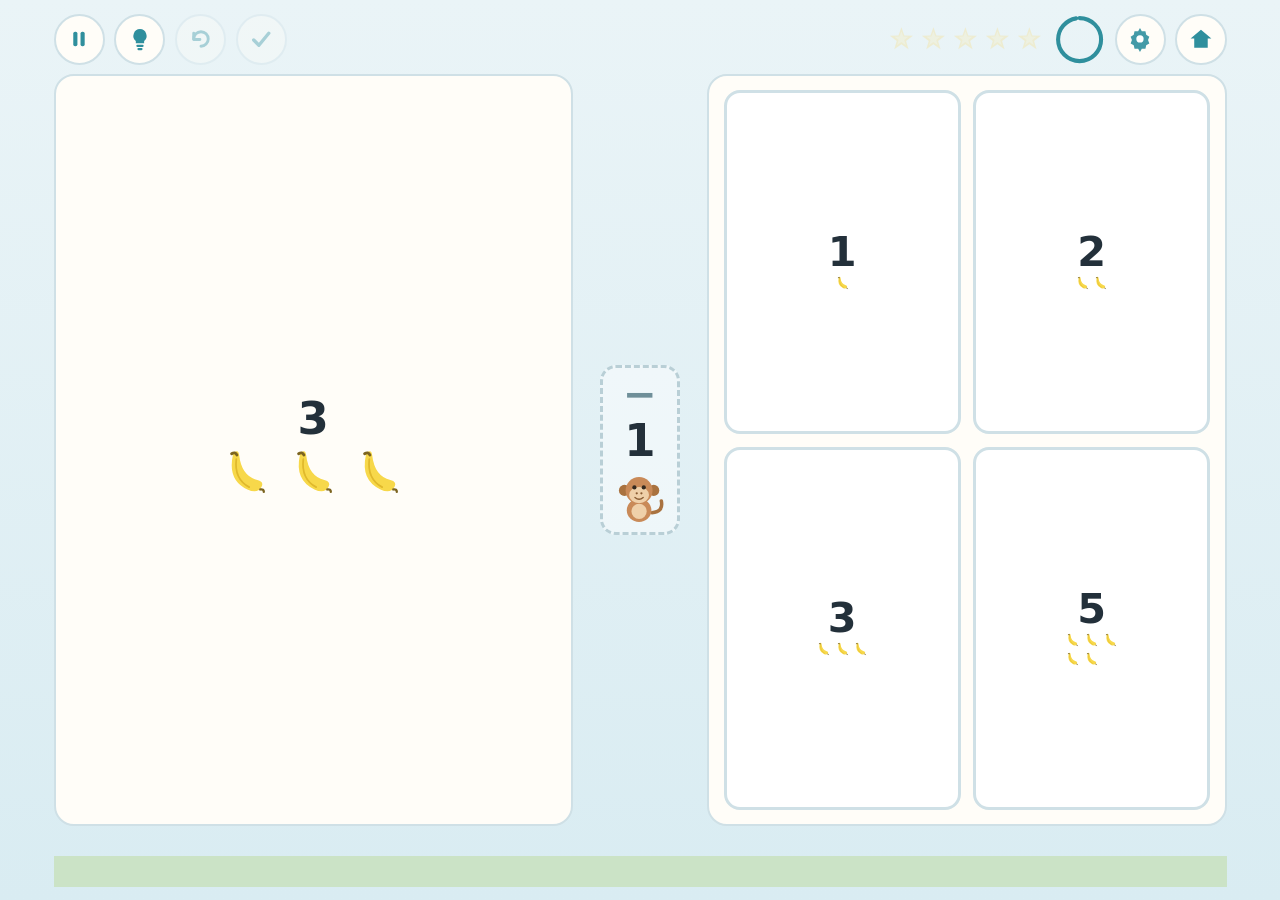
==== games/counting-pairs/index.html @ e3730295 "Add CuriousLab site with the Counting Pairs game Static site, no build step, ready for GitHub Pages." ====
<!DOCTYPE html>
<html lang="en">
<head>
<meta charset="utf-8">
<meta name="viewport" content="width=device-width, initial-scale=1, viewport-fit=cover, maximum-scale=1">
<title>Counting Pairs — CuriousLab</title>
<meta name="description" content="A text-free counting, addition and subtraction game for preschool children.">
<meta name="theme-color" content="#eaf4f7">
<link rel="icon" href="../../favicon.svg" type="image/svg+xml">
<link rel="stylesheet" href="game.css">
</head>
<body>
<main class="stage">
	<div class="hud"></div>
	<div class="board"></div>
	<div class="garden"></div>
</main>
<noscript>
	<p style="padding:1rem;font:16px system-ui">This game needs JavaScript enabled.</p>
</noscript>
<script type="module" src="main.js"></script>
</body>
</html>
---- games/counting-pairs/game.css ----
/* game.css — the child-facing play surface.
 *
 * No prose anywhere in the play area: numbers, symbols, objects and motion
 * only. Sizes scale from the viewport so a phone and a tablet both work.
 */

:root {
	--ink: #23303a;
	--sky: #eaf4f7;
	--sky-2: #d9ecf2;
	--panel: #fffdf8;
	--line: #cfe0e6;
	--ok: #3f9e6b;
	--warn: #e8a33d;
	--ring: #2f8f9d;
	--slot: #f0e9db;
	--r: 20px;
}

* { box-sizing: border-box; -webkit-tap-highlight-color: transparent; }

html, body { height: 100%; }

body {
	margin: 0;
	background: linear-gradient(180deg, var(--sky) 0%, var(--sky-2) 100%);
	color: var(--ink);
	font: 16px/1.4 system-ui, -apple-system, "Segoe UI", Roboto, sans-serif;
	overflow: hidden;
	touch-action: manipulation;
	user-select: none;
}

.stage {
	height: 100%;
	display: grid;
	grid-template-rows: auto 1fr auto;
	max-width: 1200px;
	margin: 0 auto;
	padding: clamp(.5rem, 1.5vh, 1rem);
	gap: clamp(.4rem, 1vh, .9rem);
}

/* ---------- HUD: icons and numbers only ---------- */

.hud { display: flex; align-items: center; gap: .6rem; }

.icon-btn {
	/* Floor is 2.75rem = 44px: the minimum comfortable tap target for small
	   fingers, which 6vh alone falls under in phone landscape. */
	width: clamp(2.75rem, 6vh, 3.2rem);
	height: clamp(2.75rem, 6vh, 3.2rem);
	flex: 0 0 auto;
	border: 2px solid var(--line);
	border-radius: 50%;
	background: var(--panel);
	color: var(--ring);
	display: grid;
	place-items: center;
	cursor: pointer;
	padding: 0;
	transition: transform .15s ease, background .15s ease;
}
.icon-btn svg { width: 55%; height: 55%; }
.icon-btn:hover { background: #fff; transform: scale(1.06); }
.icon-btn:active { transform: scale(.94); }
.icon-btn:focus-visible { outline: 3px solid var(--ring); outline-offset: 3px; }
.icon-btn[disabled] { opacity: .35; cursor: default; transform: none; }

.hud-spacer { flex: 1 1 auto; }

/* Streak stars: visual progress, no score text. */
.streak { display: flex; gap: .2rem; align-items: center; }
.streak svg { width: clamp(1.3rem, 3.2vh, 1.9rem); height: clamp(1.3rem, 3.2vh, 1.9rem); opacity: .22; transition: opacity .3s ease, transform .3s ease; }
.streak svg.lit { opacity: 1; transform: scale(1.12); }

/* Timer ring, wordless. */
.timer { width: clamp(2.75rem, 6vh, 3.2rem); height: clamp(2.75rem, 6vh, 3.2rem); transform: rotate(-90deg); }
.timer circle { fill: none; stroke-width: 8; stroke-linecap: round; }
.timer .track { stroke: #ffffff88; }
.timer .bar { stroke: var(--ring); transition: stroke .4s ease; }
.timer.low .bar { stroke: var(--warn); }

/* ---------- Board ---------- */

.board {
	display: grid;
	grid-template-columns: 1fr auto 1fr;
	align-items: center;
	gap: clamp(.4rem, 1.5vw, 1.25rem);
	min-height: 0;
}

.panel {
	background: var(--panel);
	border: 2px solid var(--line);
	border-radius: var(--r);
	padding: clamp(.5rem, 1.6vh, 1rem);
	height: 100%;
	min-height: 0;
	display: flex;
	flex-direction: column;
	align-items: center;
	justify-content: center;
	gap: clamp(.3rem, 1vh, .7rem);
	position: relative;
}

.action {
	display: flex;
	flex-direction: column;
	align-items: center;
	justify-content: center;
	gap: .4rem;
	color: #8fb2bc;
	min-width: clamp(3rem, 9vw, 6rem);
}
.action .arrow { width: clamp(2rem, 5vw, 3.4rem); height: clamp(2rem, 5vw, 3.4rem); }
.action .container-art { width: clamp(3.5rem, 11vw, 7rem); height: clamp(3.5rem, 11vw, 7rem); }

/* Object groups */

.group { display: flex; flex-direction: column; align-items: center; gap: .25rem; }

.objects {
	display: grid;
	justify-content: center;
	align-content: center;
	gap: var(--obj-gap, .5rem);
}
.objects.compact { --obj-gap: .12rem; }

.obj {
	width: var(--obj-size, clamp(2.2rem, 6.5vh, 4rem));
	height: var(--obj-size, clamp(2.2rem, 6.5vh, 4rem));
	transform-origin: 50% 50%;
}

/* Number label above a group. */
.count-label {
	font-size: clamp(1.6rem, 5vh, 2.9rem);
	font-weight: 700;
	line-height: 1;
	font-variant-numeric: tabular-nums;
	color: var(--ink);
}

.op-sign {
	font-size: clamp(1.6rem, 4.5vh, 2.6rem);
	font-weight: 700;
	color: #6f8f99;
	line-height: 1;
}

.sub-source { display: flex; align-items: center; gap: clamp(.3rem, 1.2vw, .8rem); flex-wrap: wrap; justify-content: center; }
.add-source { display: flex; align-items: center; gap: clamp(.3rem, 1.2vw, .8rem); flex-wrap: wrap; justify-content: center; }

/* The take-away tray for subtraction. */
.tray {
	border: 3px dashed #b9cfd6;
	border-radius: 16px;
	padding: .4rem .5rem;
	display: flex;
	flex-direction: column;
	align-items: center;
	gap: .2rem;
	background: #ffffff77;
}

/* ---------- Answer cards ---------- */

.choices {
	display: grid;
	grid-template-columns: repeat(2, minmax(0, 1fr));
	gap: clamp(.35rem, 1.4vh, .8rem);
	width: 100%;
	height: 100%;
	min-height: 0;
}

.choice {
	border: 3px solid var(--line);
	border-radius: 16px;
	background: #fff;
	cursor: pointer;
	display: flex;
	flex-direction: column;
	align-items: center;
	justify-content: center;
	gap: .1rem;
	padding: .35rem;
	min-height: 0;
	transition: transform .16s ease, border-color .16s ease, box-shadow .16s ease, opacity .3s ease;
	font: inherit;
	color: inherit;
}
.choice:hover:not([disabled]) { transform: translateY(-2px) scale(1.02); border-color: #9ec9d3; }
.choice:focus-visible { outline: 3px solid var(--ring); outline-offset: 2px; }

.choice .num {
	font-size: clamp(1.5rem, 4.6vh, 2.6rem);
	font-weight: 700;
	line-height: 1;
	font-variant-numeric: tabular-nums;
}
.choice .mini { display: grid; gap: .1rem; justify-content: center; }
.choice .mini svg { width: clamp(.7rem, 1.9vh, 1.15rem); height: clamp(.7rem, 1.9vh, 1.15rem); }

/* Selected state: outline + scale + movement, never colour alone. */
.choice.selected {
	border-color: var(--ring);
	border-width: 5px;
	transform: scale(1.06);
	box-shadow: 0 6px 18px rgba(47, 143, 157, .28);
	animation: breathe 1.6s ease-in-out infinite;
}
@keyframes breathe {
	50% { transform: scale(1.09); }
}

.choice.correct { border-color: var(--ok); box-shadow: 0 0 0 6px #3f9e6b33; }
.choice.dimmed { opacity: .25; }
.choice[disabled] { cursor: default; }

.choice.wobble { animation: wobble .5s ease; }
@keyframes wobble {
	0%, 100% { transform: translateX(0); }
	20% { transform: translateX(-9px) rotate(-2.5deg); }
	45% { transform: translateX(8px) rotate(2deg); }
	70% { transform: translateX(-5px) rotate(-1.2deg); }
}

/* ---------- Entrance ---------- */

.enter-left { animation: slideLeft var(--enter, .5s) cubic-bezier(.22,.9,.3,1.1) both; animation-delay: var(--d, 0s); }
.enter-right { animation: slideRight var(--enter, .5s) cubic-bezier(.22,.9,.3,1.1) both; animation-delay: var(--d, 0s); }
.enter-pop { animation: pop var(--enter, .45s) cubic-bezier(.2,1.3,.35,1) both; animation-delay: var(--d, 0s); }
.enter-fade { animation: fadeIn var(--enter, .4s) ease both; animation-delay: var(--d, 0s); }

@keyframes slideLeft { from { opacity: 0; transform: translateX(-46px) scale(.9); } }
@keyframes slideRight { from { opacity: 0; transform: translateX(46px) scale(.9); } }
@keyframes pop { from { opacity: 0; transform: scale(.55); } }
@keyframes fadeIn { from { opacity: 0; } }

/* ---------- Feedback ---------- */

.obj.counting { animation: countPulse .55s ease; }
@keyframes countPulse {
	40% { transform: scale(1.32) translateY(-8px); filter: drop-shadow(0 5px 8px rgba(0,0,0,.22)); }
}

.obj.leaving { animation: leaveFade .7s ease forwards; }
@keyframes leaveFade {
	to { opacity: .18; transform: scale(.72) translateY(10px); }
}

.obj.cheer { animation: cheer .6s ease; }
@keyframes cheer {
	30% { transform: translateY(-14px) rotate(-7deg) scale(1.08); }
	60% { transform: translateY(0) rotate(5deg) scale(1.04); }
}

.container-art.glow { animation: glowPulse .9s ease; }
@keyframes glowPulse {
	50% { filter: drop-shadow(0 0 16px #ffd44d) brightness(1.12); transform: scale(1.09); }
}

/* Flying sprite used by the success animation. */
.flyer { position: fixed; pointer-events: none; z-index: 40; will-change: transform; }

/* Equation, numbers and symbols only, shown after a correct answer. */
.equation {
	position: absolute;
	left: 50%;
	bottom: .35rem;
	transform: translateX(-50%);
	display: flex;
	gap: .3rem;
	align-items: center;
	font-size: clamp(1.2rem, 3.4vh, 2rem);
	font-weight: 700;
	font-variant-numeric: tabular-nums;
	color: var(--ok);
	background: #ffffffdd;
	border-radius: 99px;
	padding: .15rem .8rem;
	animation: pop .45s cubic-bezier(.2,1.3,.35,1) both;
	white-space: nowrap;
}

/* Hint line drawn between a source object and a card. */
.hint-svg { position: fixed; inset: 0; pointer-events: none; z-index: 30; }
.hint-svg line { stroke: var(--ring); stroke-width: 4; stroke-linecap: round; stroke-dasharray: 8 8; opacity: .75; }

/* ---------- Garden progress strip ---------- */

.garden {
	display: flex;
	align-items: flex-end;
	justify-content: center;
	gap: .1rem;
	height: clamp(2rem, 6vh, 3.2rem);
	background: linear-gradient(180deg, transparent 40%, #cbe3c6 40%);
	border-radius: var(--r) var(--r) 0 0;
	overflow: hidden;
	padding: 0 .5rem;
}
.garden svg { width: clamp(1.3rem, 4vh, 2.2rem); height: clamp(1.3rem, 4vh, 2.2rem); }
.garden svg.sprout { animation: pop .5s cubic-bezier(.2,1.4,.35,1) both; }

/* ---------- Overlays ---------- */

.overlay {
	position: fixed;
	inset: 0;
	background: #23303ac4;
	display: grid;
	place-items: center;
	z-index: 60;
	padding: 1rem;
}
.overlay[hidden] { display: none !important; }

.sheet {
	background: #fff;
	border-radius: 22px;
	padding: 1.25rem;
	max-width: 34rem;
	width: 100%;
	max-height: 85vh;
	overflow: auto;
}

/* The pause sheet stays wordless: one big resume button. */
.pause-sheet { display: grid; place-items: center; gap: 1rem; background: transparent; }
.pause-sheet .icon-btn { width: 6rem; height: 6rem; border-width: 4px; }

/* Parent/developer panel — the one place text is allowed. */
.parent h2 { margin: 0 0 .35rem; font-size: 1.15rem; }
.parent p { color: #5c6b77; font-size: .9rem; margin: 0 0 1rem; }
.parent table { width: 100%; border-collapse: collapse; font-size: .87rem; }
.parent th, .parent td { text-align: left; padding: .3rem .4rem; border-bottom: 1px solid #eee; }
.parent th { color: #5c6b77; font-weight: 600; }
.parent td.n { text-align: right; font-variant-numeric: tabular-nums; }
.parent .bar { height: 7px; border-radius: 4px; background: #eee; overflow: hidden; min-width: 60px; }
.parent .bar i { display: block; height: 100%; background: var(--ok); }
.parent .row { display: flex; justify-content: space-between; gap: 1rem; align-items: center; }
.parent .actions { display: flex; gap: .6rem; margin-top: 1.25rem; flex-wrap: wrap; }
.parent button.text-btn {
	font: inherit; font-size: .9rem; padding: .5rem .9rem; border-radius: 10px;
	border: 1px solid var(--line); background: #fff; cursor: pointer;
}
.parent button.text-btn.danger { color: #b42318; border-color: #f3c3bd; }
.parent .weak { color: #b42318; }

/* ---------- Narrow screens: stack the board ---------- */

@media (max-width: 720px), (orientation: portrait) {
	.board { grid-template-columns: 1fr; grid-template-rows: 1fr auto 1.1fr; }
	.action { flex-direction: row; min-width: 0; }
	.choices { grid-template-columns: repeat(4, minmax(0, 1fr)); }
	.choice .mini { display: none; }
}

@media (prefers-reduced-motion: reduce) {
	*, *::before, *::after { animation-duration: .01ms !important; animation-iteration-count: 1 !important; transition-duration: .01ms !important; }
}
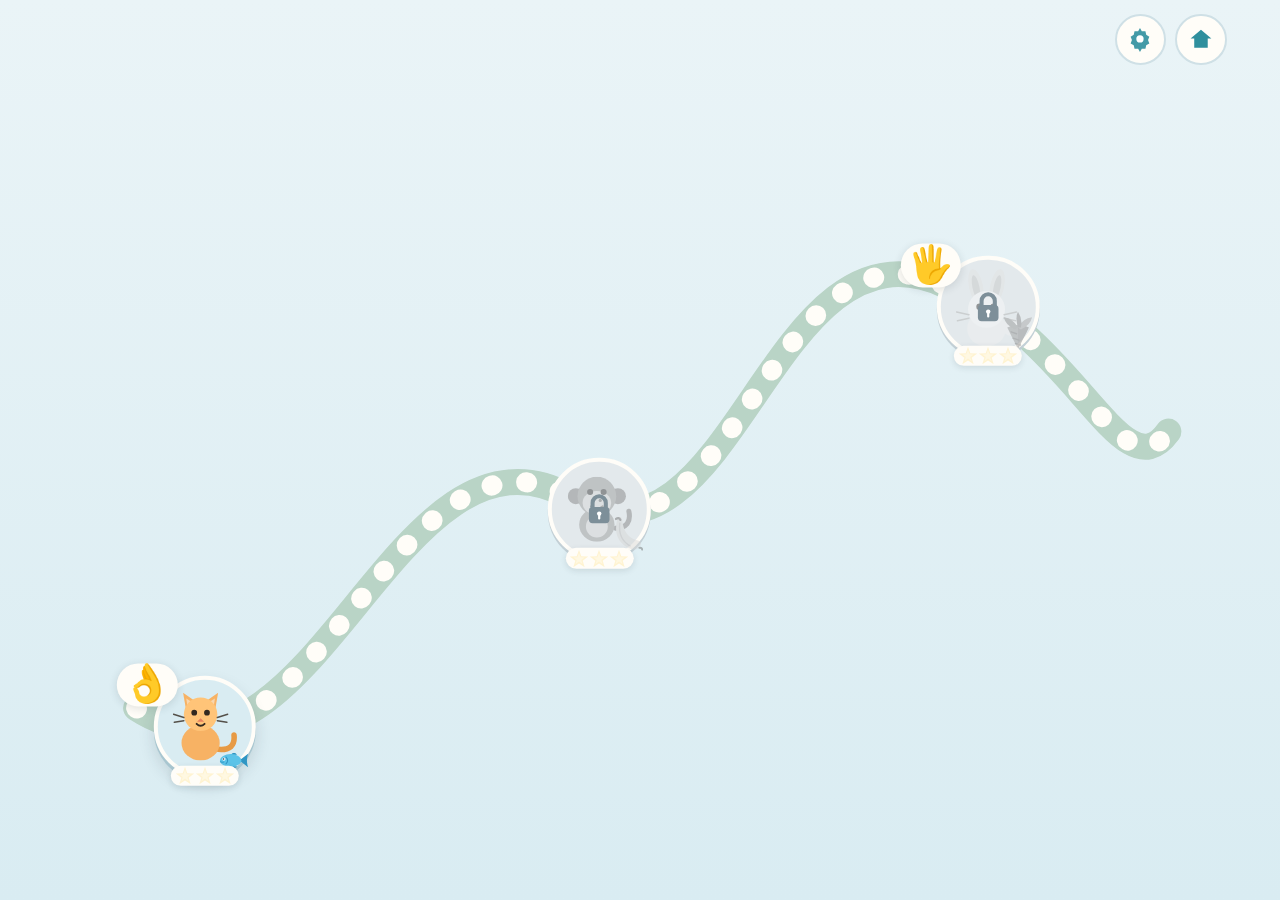
==== commit 5621922c: "Open the game on a map of levels instead of an endless stream" ====
--- a/games/counting-pairs/index.html
+++ b/games/counting-pairs/index.html
@@ -10,7 +10,15 @@
 <link rel="stylesheet" href="game.css">
 </head>
 <body>
-<main class="stage">
+<!-- Two views, swapped rather than navigated: the map and the board share a
+     document so a deep link, ?unlock and the loaded sprite sheet all survive
+     moving between them. `hidden` is in the static markup so the board never
+     flashes before main.js decides which view to show. -->
+<main class="stage map-view">
+	<div class="map-hud"></div>
+	<div class="map-host"></div>
+</main>
+<main class="stage play-view" hidden>
 	<div class="hud"></div>
 	<div class="board"></div>
 	<div class="garden"></div>
--- a/games/counting-pairs/game.css
+++ b/games/counting-pairs/game.css
@@ -15,18 +15,36 @@
 	--ring: #2f8f9d;
 	--slot: #f0e9db;
 	--r: 20px;
+
+	/* Object sizing, first paint only. board.js measures the real panel and both
+	   re-arranges the group and re-sizes the objects before anything is shown,
+	   so these values only have to be safe, not optimal: --panel-w stays a
+	   deliberately low estimate of the width a panel can give away, and
+	   --obj-ideal is the ceiling the measured pass may not exceed. Its floor is
+	   what matters in landscape, where 13vh is small but the panel is not. */
+	--obj-ideal: clamp(4rem, 14vh, 8.5rem);
+	--panel-w: calc((min(100vw, 1200px) - 15.5rem) / 2);
+	/* Addition shows two groups side by side with an operator between them, so
+	   each group can only claim a share of the panel. board.js sets --groups on
+	   the panel; --group-w resolves there so it picks that value up. The share
+	   is deliberately generous — fitPanel() measures the operator's real width
+	   and corrects downward, which a fixed reserve here cannot do. */
+	--groups: 1;
 }
 
 * { box-sizing: border-box; -webkit-tap-highlight-color: transparent; }
 
-html, body { height: 100%; }
+/* Overflow is clipped on the root, not just the body: the entrance animation
+   slides the panels in from +-46px, and a body-only rule leaves the document
+   itself scrollable for those few hundred milliseconds. A swipe landing in that
+   window would shift the whole board sideways. */
+html, body { height: 100%; overflow: hidden; }
 
 body {
 	margin: 0;
 	background: linear-gradient(180deg, var(--sky) 0%, var(--sky-2) 100%);
 	color: var(--ink);
 	font: 16px/1.4 system-ui, -apple-system, "Segoe UI", Roboto, sans-serif;
-	overflow: hidden;
 	touch-action: manipulation;
 	user-select: none;
 }
@@ -34,12 +52,15 @@
 .stage {
 	height: 100%;
 	display: grid;
-	grid-template-rows: auto 1fr auto;
 	max-width: 1200px;
 	margin: 0 auto;
 	padding: clamp(.5rem, 1.5vh, 1rem);
 	gap: clamp(.4rem, 1vh, .9rem);
 }
+/* HUD, board, garden. The map has its own two-row shape. */
+.play-view { grid-template-rows: auto 1fr auto; }
+.map-view { grid-template-rows: auto 1fr; }
+.stage[hidden] { display: none !important; }
 
 /* ---------- HUD: icons and numbers only ---------- */
 
@@ -71,7 +92,7 @@
 
 /* Streak stars: visual progress, no score text. */
 .streak { display: flex; gap: .2rem; align-items: center; }
-.streak svg { width: clamp(1.3rem, 3.2vh, 1.9rem); height: clamp(1.3rem, 3.2vh, 1.9rem); opacity: .22; transition: opacity .3s ease, transform .3s ease; }
+.streak svg { width: clamp(1.3rem, 3.2vh, 1.9rem); height: auto; opacity: .22; transition: opacity .3s ease, transform .3s ease; }
 .streak svg.lit { opacity: 1; transform: scale(1.12); }
 
 /* Timer ring, wordless. */
@@ -85,9 +106,9 @@
 
 .board {
 	display: grid;
-	grid-template-columns: 1fr auto 1fr;
+	grid-template-columns: minmax(0, 1fr) auto minmax(0, 1fr);
 	align-items: center;
-	gap: clamp(.4rem, 1.5vw, 1.25rem);
+	gap: clamp(.35rem, 1vw, .9rem);
 	min-height: 0;
 }
 
@@ -95,14 +116,18 @@
 	background: var(--panel);
 	border: 2px solid var(--line);
 	border-radius: var(--r);
-	padding: clamp(.5rem, 1.6vh, 1rem);
+	/* The objects are what this panel is for, so it keeps only enough padding to
+	   read as a panel. On a 390px phone this hands about 10px back to them. */
+	padding: clamp(.35rem, 1vh, .7rem);
+	--group-w: calc(var(--panel-w) / var(--groups));
 	height: 100%;
 	min-height: 0;
+	min-width: 0;
 	display: flex;
 	flex-direction: column;
 	align-items: center;
 	justify-content: center;
-	gap: clamp(.3rem, 1vh, .7rem);
+	gap: clamp(.25rem, .7vh, .5rem);
 	position: relative;
 }
 
@@ -113,26 +138,76 @@
 	justify-content: center;
 	gap: .4rem;
 	color: #8fb2bc;
-	min-width: clamp(3rem, 9vw, 6rem);
+	/* An arrow or a sign, nothing else: it only has to stay wide enough to read
+	   as a gap between the two panels. */
+	min-width: clamp(2.4rem, 6vw, 4rem);
 }
 .action .arrow { width: clamp(2rem, 5vw, 3.4rem); height: clamp(2rem, 5vw, 3.4rem); }
-.action .container-art { width: clamp(3.5rem, 11vw, 7rem); height: clamp(3.5rem, 11vw, 7rem); }
 
 /* Object groups */
 
 .group { display: flex; flex-direction: column; align-items: center; gap: .25rem; }
+
+.objects, .pair-grid {
+	/* First-paint guess only; fitPanel() measures and replaces it. */
+	--obj-size: min(
+		var(--obj-ideal),
+		calc((var(--group-w) - (var(--cols, 1) - 1) * .5rem) / var(--cols, 1))
+	);
+}
 
 .objects {
 	display: grid;
 	justify-content: center;
 	align-content: center;
-	gap: var(--obj-gap, .5rem);
-}
-.objects.compact { --obj-gap: .12rem; }
+	/* Spacing is a share of the object, not a fixed length: the objects range
+	   from about 40px to 130px depending on the screen and the count, and a gap
+	   that reads as separation at 40px disappears at 130px. Density is a
+	   difficulty knob, so it has to mean the same thing on every screen.
+	   The sprites are cropped to their own ink now, so this gap is the whole
+	   separation — there is no leftover margin inside the drawing. */
+	gap: var(--obj-gap, calc(var(--obj-size, 2.5rem) * .055));
+}
+.objects.compact { --obj-gap: calc(var(--obj-size, 2.5rem) * .018); }
+
+/* One figure and whatever it is holding.
+ *
+ * The cell rather than the figure, so the two are one thing: they scatter
+ * together, they scale together, and a reflow moves both. It is also what
+ * carries the compact scatter offset, which used to sit on the figure and so
+ * left a held object behind. */
+.perch {
+	position: relative;
+	display: grid;
+	place-items: center;
+	transform-origin: 50% 50%;
+}
+
+/* An object a figure has been given: low against the body, not over the face,
+   so it reads as being held rather than as covering the figure up. Placed in
+   percentages of the figure, so it stays put through any resize. */
+.perch > .held {
+	position: absolute;
+	left: 74%;
+	top: 80%;
+	translate: -50% -50%;
+	/* Half the figure, off the same variable and the same fallback the figure
+	   uses, so the two cannot disagree about how big "half" is. */
+	--held-w: calc(var(--obj-size, clamp(2.2rem, 6.5vh, 4rem)) * .5);
+	width: var(--held-w);
+	height: calc(var(--held-w) / var(--ar, 1));
+	pointer-events: none;
+}
+
+/* Measured, not yet arrived: the flight is aimed at this box. */
+.landing { visibility: hidden; }
 
 .obj {
 	width: var(--obj-size, clamp(2.2rem, 6.5vh, 4rem));
-	height: var(--obj-size, clamp(2.2rem, 6.5vh, 4rem));
+	/* --ar comes from the sprite itself: art.js crops each drawing's viewBox to
+	   its own ink, so the cell takes the drawing's shape instead of padding a
+	   fish out to a square and leaving 45% of the cell empty. */
+	height: calc(var(--obj-size, clamp(2.2rem, 6.5vh, 4rem)) / var(--ar, 1));
 	transform-origin: 50% 50%;
 }
 
@@ -152,19 +227,58 @@
 	line-height: 1;
 }
 
-.sub-source { display: flex; align-items: center; gap: clamp(.3rem, 1.2vw, .8rem); flex-wrap: wrap; justify-content: center; }
-.add-source { display: flex; align-items: center; gap: clamp(.3rem, 1.2vw, .8rem); flex-wrap: wrap; justify-content: center; }
-
-/* The take-away tray for subtraction. */
-.tray {
-	border: 3px dashed #b9cfd6;
-	border-radius: 16px;
-	padding: .4rem .5rem;
+/* The operator has to read as separating two groups, so its clearance does not
+   shrink as far as a general-purpose gap would. */
+.add-source { display: flex; align-items: center; gap: clamp(.55rem, 1.2vw, .8rem); justify-content: center; }
+
+/* Subtraction: one column per actor, each with a plate underneath. */
+.pair-grid {
+	display: grid;
+	justify-content: center;
+	align-content: center;
+	gap: var(--pair-gap, calc(var(--obj-size, 2.5rem) * .05));
+}
+.pair-grid.compact { --pair-gap: calc(var(--obj-size, 2.5rem) * .02); }
+
+.pair-col {
 	display: flex;
 	flex-direction: column;
 	align-items: center;
-	gap: .2rem;
-	background: #ffffff77;
+	gap: .1rem;
+}
+
+/* An empty plate is the thing being counted, so it has to read as a gap. */
+.slot {
+	--slot-fit: min(var(--obj-size, 2.2rem), clamp(1.9rem, 8vh, 4.6rem));
+	width: var(--slot-size, var(--slot-fit));
+	height: var(--slot-size, var(--slot-fit));
+	border-radius: 50%;
+	display: grid;
+	place-items: center;
+	transition: background .3s ease, border-color .3s ease;
+}
+.slot.empty {
+	border: 3px dashed #a8c6d0;
+	background: #ffffff55;
+}
+.slot.filled {
+	border: 3px solid transparent;
+	background: transparent;
+}
+/* Sized from the sprite's own proportions rather than stretched to the plate,
+   so it is exactly the box the flight was aimed at and the landing does not
+   change size in the frame it hands over. */
+.slot .slot-obj {
+	width: 86%;
+	height: calc(86% / var(--ar, 1));
+}
+.slot.just-filled { animation: pop .4s cubic-bezier(.2,1.4,.35,1) both; }
+
+/* The centre for subtraction: the sign and how many are already paired. */
+.have {
+	display: flex;
+	align-items: center;
+	gap: .25rem;
 }
 
 /* ---------- Answer cards ---------- */
@@ -190,6 +304,10 @@
 	gap: .1rem;
 	padding: .35rem;
 	min-height: 0;
+	/* Selection thickens the border, which takes 2px off the content box on each
+	   side. The preview was sized against the unselected card, so keep the extra
+	   inside rather than letting it spill past the rounded corner. */
+	overflow: hidden;
 	transition: transform .16s ease, border-color .16s ease, box-shadow .16s ease, opacity .3s ease;
 	font: inherit;
 	color: inherit;
@@ -203,8 +321,15 @@
 	line-height: 1;
 	font-variant-numeric: tabular-nums;
 }
-.choice .mini { display: grid; gap: .1rem; justify-content: center; }
-.choice .mini svg { width: clamp(.7rem, 1.9vh, 1.15rem); height: clamp(.7rem, 1.9vh, 1.15rem); }
+.choice .mini { display: grid; gap: .1rem; justify-items: center; width: 100%; }
+/* 1fr tracks against the card's own width, so previews shrink to fit instead of
+   pushing the card wider. board.js sets --mini-size from the card it measured;
+   the fallback only has to survive the first paint. */
+.choice .mini svg {
+	width: var(--mini-size, clamp(.85rem, 2.4vh, 1.5rem));
+	height: calc(var(--mini-size, clamp(.85rem, 2.4vh, 1.5rem)) / var(--ar, 1));
+	max-width: 100%;
+}
 
 /* Selected state: outline + scale + movement, never colour alone. */
 .choice.selected {
@@ -244,29 +369,195 @@
 
 /* ---------- Feedback ---------- */
 
-.obj.counting { animation: countPulse .55s ease; }
+.obj.counting, .slot.counting { animation: countPulse .55s ease; }
+.slot.empty.counting { border-color: var(--ring); background: #2f8f9d22; }
 @keyframes countPulse {
 	40% { transform: scale(1.32) translateY(-8px); filter: drop-shadow(0 5px 8px rgba(0,0,0,.22)); }
 }
 
-.obj.leaving { animation: leaveFade .7s ease forwards; }
-@keyframes leaveFade {
-	to { opacity: .18; transform: scale(.72) translateY(10px); }
-}
-
-.obj.cheer { animation: cheer .6s ease; }
+/* Celebration and disappointment animate translate/rotate/scale rather than
+   `transform`. A compact group gives every cell its own inline transform for
+   the scatter; setting `transform` here would drop it for the length of the
+   animation and snap the cell back into the grid afterwards. The individual
+   properties compose with what is already there instead.
+
+   The class goes on the cell — the perch, or the whole subtraction column — so
+   a figure and the object it was just given bounce on the same beat. */
+.cheer { animation: cheer .62s ease; }
 @keyframes cheer {
-	30% { transform: translateY(-14px) rotate(-7deg) scale(1.08); }
-	60% { transform: translateY(0) rotate(5deg) scale(1.04); }
-}
-
-.container-art.glow { animation: glowPulse .9s ease; }
-@keyframes glowPulse {
-	50% { filter: drop-shadow(0 0 16px #ffd44d) brightness(1.12); transform: scale(1.09); }
-}
-
-/* Flying sprite used by the success animation. */
+	30% { translate: 0 -15%; rotate: -8deg; scale: 1.1; }
+	55% { translate: 0 -2%; rotate: 6deg; scale: 1.04; }
+	78% { translate: 0 -8%; rotate: -3deg; scale: 1.06; }
+}
+
+/* Dimmed and sunk: a figure that was not given one.
+ *
+ * This is only the body — it sinks a little and the colour goes out of it. The
+ * reaction itself is the figure's own parts, further down: ears flattening, a
+ * tail dropping, a lamp going dark. So the body deliberately does very little.
+ * It used to turn away as well, flattening the whole sprite edge-on with
+ * `rotate: y`, and that was the whole gesture when there was nothing else — but
+ * a drawing seen edge-on hides the very ears and tail now doing the work.
+ *
+ * The pose is held for most of the animation rather than passed through, so it
+ * reads as a reaction and not a twitch. It ends where it started: nothing was
+ * decided yet, and the child has another count coming. */
+.obj.let-down { animation: letDown .72s ease both; }
+@keyframes letDown {
+	30% { scale: .94; translate: 0 5%; filter: grayscale(.6) brightness(.85); }
+	78% { scale: .94; translate: 0 5%; filter: grayscale(.6) brightness(.85); }
+	100% { scale: 1; translate: 0 0; filter: none; }
+}
+
+/* Flying sprite: an object on its way from the card to a figure. */
 .flyer { position: fixed; pointer-events: none; z-index: 40; will-change: transform; }
+
+/* ---------- Each figure's own reaction ---------- */
+
+/* A figure's own parts carry the reaction: a tail, an ear, a face. The parts
+ * live inside a <symbol> reached through <use>, and no rule here can select
+ * them — but a custom property inherits across that boundary, and each part
+ * reads one. So the animations below never mention a shape. They animate the
+ * properties, and the drawing moves.
+ *
+ * Registering them is what makes them animate at all: an unregistered custom
+ * property has no type, so it jumps from keyframe to keyframe instead of
+ * sweeping through the values between.
+ *
+ * The convention across every drawing: positive --ear and --tail mean perked
+ * and raised, negative mean drooped. Each symbol absorbs its own geometry's
+ * sign, so a keyframe reads the same whichever animal it lands on. */
+@property --ear { syntax: '<angle>'; inherits: true; initial-value: 0deg; }
+@property --tail { syntax: '<angle>'; inherits: true; initial-value: 0deg; }
+@property --wing { syntax: '<angle>'; inherits: true; initial-value: 0deg; }
+@property --tilt { syntax: '<angle>'; inherits: true; initial-value: 0deg; }
+@property --joy { syntax: '<number>'; inherits: true; initial-value: 0; }
+@property --mouth { syntax: '<number>'; inherits: true; initial-value: 1; }
+@property --tongue { syntax: '<number>'; inherits: true; initial-value: 0; }
+@property --beak { syntax: '<number>'; inherits: true; initial-value: 0; }
+@property --glow { syntax: '<number>'; inherits: true; initial-value: 0; }
+@property --dim { syntax: '<number>'; inherits: true; initial-value: 0; }
+
+/* A gesture can carry a tail or an ear past the edge of the box the sprite was
+   cropped to. The crop is measured at rest, so without this the raised end of
+   a wagging tail is clipped off; overflow costs nothing in layout. */
+.sprite { overflow: visible; }
+
+/* Delight, per figure. The body's bounce is on the cell (.cheer above); these
+   are the parts, on the figure itself, so the two compose instead of fighting
+   over one property. */
+.rejoice { animation-duration: .62s; animation-timing-function: ease; animation-fill-mode: both; }
+
+/* A cat's tail is the whole tell: it swings up and keeps flicking. */
+.s-cat.rejoice { animation-name: catJoy; }
+@keyframes catJoy {
+	0% { --tail: 0deg; --ear: 0deg; --joy: 0; --mouth: 1; }
+	30% { --tail: 34deg; --ear: 10deg; --joy: 1; --mouth: 2.1; }
+	55% { --tail: 8deg; --ear: 7deg; --joy: 1; --mouth: 2.1; }
+	80% { --tail: 30deg; --ear: 10deg; --joy: 1; --mouth: 2.1; }
+	100% { --tail: 22deg; --ear: 8deg; --joy: 1; --mouth: 1.8; }
+}
+
+/* A dog wags twice as fast as anything else here, and the tongue comes out. */
+.s-dog.rejoice { animation-name: dogJoy; }
+@keyframes dogJoy {
+	0% { --tail: 0deg; --ear: 0deg; --joy: 0; --tongue: 0; }
+	20% { --tail: 46deg; --ear: 16deg; --joy: 1; --tongue: 1; }
+	40% { --tail: -6deg; --ear: 14deg; --joy: 1; --tongue: 1; }
+	60% { --tail: 46deg; --ear: 16deg; --joy: 1; --tongue: 1; }
+	80% { --tail: -2deg; --ear: 14deg; --joy: 1; --tongue: 1; }
+	100% { --tail: 34deg; --ear: 14deg; --joy: 1; --tongue: 1; }
+}
+
+/* A monkey's ears wiggle and the grin goes wide. */
+.s-monkey.rejoice { animation-name: monkeyJoy; }
+@keyframes monkeyJoy {
+	0% { --tail: 0deg; --ear: 0deg; --joy: 0; --mouth: 1; }
+	25% { --tail: 26deg; --ear: 20deg; --joy: 1; --mouth: 2.3; }
+	50% { --tail: 14deg; --ear: -8deg; --joy: 1; --mouth: 2.3; }
+	75% { --tail: 26deg; --ear: 20deg; --joy: 1; --mouth: 2.3; }
+	100% { --tail: 20deg; --ear: 6deg; --joy: 1; --mouth: 2; }
+}
+
+/* A rabbit has one gesture and it is all in the ears: they spring upright. */
+.s-rabbit.rejoice { animation-name: rabbitJoy; }
+@keyframes rabbitJoy {
+	0% { --ear: 0deg; --joy: 0; }
+	35% { --ear: 22deg; --joy: 1; }
+	65% { --ear: 12deg; --joy: 1; }
+	100% { --ear: 18deg; --joy: 1; }
+}
+
+/* A bird flutters: the wing beats, the beak opens, the tail comes up. */
+.s-bird.rejoice { animation-name: birdJoy; }
+@keyframes birdJoy {
+	0% { --wing: 0deg; --tail: 0deg; --joy: 0; --beak: 0; }
+	20% { --wing: 40deg; --tail: 22deg; --joy: 1; --beak: .8; }
+	40% { --wing: -8deg; --tail: 14deg; --joy: 1; --beak: .3; }
+	60% { --wing: 40deg; --tail: 22deg; --joy: 1; --beak: .8; }
+	80% { --wing: -4deg; --tail: 16deg; --joy: 1; --beak: .3; }
+	100% { --wing: 24deg; --tail: 18deg; --joy: 1; --beak: .5; }
+}
+
+/* A lamp has no face, so it does what a lamp does: it lights up. */
+.s-lamp.rejoice { animation-name: lampJoy; }
+@keyframes lampJoy {
+	0% { --glow: 0; --tilt: 0deg; }
+	30% { --glow: 1; --tilt: -5deg; }
+	60% { --glow: .7; --tilt: 3deg; }
+	100% { --glow: 1; --tilt: 0deg; }
+}
+
+/* Disappointment, per figure. The shared turn-away above carries the body and
+   the grey; these carry the parts, so a row still reads as one group reacting
+   the same way while each figure does it in its own manner. Both animations
+   are named together because they land on the same element, and a second rule
+   for one class would replace the first rather than add to it. */
+.obj.let-down.s-cat { animation: letDown .72s ease both, catDown .72s ease both; }
+.obj.let-down.s-dog { animation: letDown .72s ease both, dogDown .72s ease both; }
+.obj.let-down.s-monkey { animation: letDown .72s ease both, monkeyDown .72s ease both; }
+.obj.let-down.s-rabbit { animation: letDown .72s ease both, rabbitDown .72s ease both; }
+.obj.let-down.s-bird { animation: letDown .72s ease both, birdDown .72s ease both; }
+.obj.let-down.s-lamp { animation: letDown .72s ease both, lampDown .72s ease both; }
+
+/* Ears flat, tail down: the pose a cat takes when it has had enough. */
+@keyframes catDown {
+	30% { --ear: -30deg; --tail: -20deg; --mouth: -1.2; }
+	78% { --ear: -30deg; --tail: -20deg; --mouth: -1.2; }
+	100% { --ear: 0deg; --tail: 0deg; --mouth: 1; }
+}
+/* Tail tucked, ears down, and no tongue about it. */
+@keyframes dogDown {
+	30% { --ear: -22deg; --tail: -26deg; --tongue: 0; }
+	78% { --ear: -22deg; --tail: -26deg; --tongue: 0; }
+	100% { --ear: 0deg; --tail: 0deg; }
+}
+/* The grin turns over. Flattening it to nearly straight was the first attempt,
+   and at the size a figure actually appears on the board that came to about a
+   hundred pixels — true to the idea and invisible in practice. */
+@keyframes monkeyDown {
+	30% { --ear: -18deg; --tail: -22deg; --mouth: -1.1; }
+	78% { --ear: -18deg; --tail: -22deg; --mouth: -1.1; }
+	100% { --ear: 0deg; --tail: 0deg; --mouth: 1; }
+}
+/* A rabbit folds its ears back along its head. */
+@keyframes rabbitDown {
+	30% { --ear: -52deg; }
+	78% { --ear: -52deg; }
+	100% { --ear: 0deg; }
+}
+/* Wing folded in, tail and beak down. */
+@keyframes birdDown {
+	30% { --wing: -16deg; --tail: -18deg; --beak: 0; }
+	78% { --wing: -16deg; --tail: -18deg; --beak: 0; }
+	100% { --wing: 0deg; --tail: 0deg; }
+}
+/* The one figure whose disappointment is literal: the light goes out. */
+@keyframes lampDown {
+	30% { --dim: .85; --tilt: 12deg; --glow: 0; }
+	78% { --dim: .85; --tilt: 12deg; --glow: 0; }
+	100% { --dim: 0; --tilt: 0deg; }
+}
 
 /* Equation, numbers and symbols only, shown after a correct answer. */
 .equation {
@@ -305,7 +596,7 @@
 	overflow: hidden;
 	padding: 0 .5rem;
 }
-.garden svg { width: clamp(1.3rem, 4vh, 2.2rem); height: clamp(1.3rem, 4vh, 2.2rem); }
+.garden svg { width: clamp(1.3rem, 4vh, 2.2rem); height: auto; }
 .garden svg.sprout { animation: pop .5s cubic-bezier(.2,1.4,.35,1) both; }
 
 /* ---------- Overlays ---------- */
@@ -353,13 +644,318 @@
 .parent button.text-btn.danger { color: #b42318; border-color: #f3c3bd; }
 .parent .weak { color: #b42318; }
 
+/* ---------- Number-only questions ---------- */
+
+/* The panel keeps the height it would have had with objects in it. Without this
+   the board reflows the moment a miss materialises them, and the answer cards
+   move out from under a finger already on the way down. */
+.bare-panel { justify-content: center; min-height: clamp(8rem, 30vh, 16rem); }
+
+/* The prompt is the question, so unlike the reveal it sits in the middle of the
+   panel at full size rather than tucked along the bottom edge. */
+.equation.prompt {
+	position: static;
+	transform: none;
+	animation: none;
+	background: transparent;
+	color: var(--ink);
+	font-size: clamp(2rem, 8vh, 4rem);
+	gap: .45rem;
+	padding: 0;
+}
+
+/* The blank borrows the dashed vocabulary of an empty plate: the same shape
+   already means "something goes here" everywhere else on this board. */
+.equation.prompt .blank {
+	display: inline-grid;
+	place-items: center;
+	min-width: 1.2em;
+	border-bottom: 4px dashed #a8c6d0;
+	color: var(--ok);
+}
+.equation.prompt .blank.filled {
+	border-bottom-color: var(--ok);
+	animation: pop .45s cubic-bezier(.2,1.3,.35,1) both;
+}
+
+/* Objects brought out after a miss: they join the prompt rather than replacing
+   it, so the panel becomes the cartoon form for the rest of the round. */
+.bare-objects { display: grid; place-items: center; width: 100%; animation: pop .4s ease-out both; }
+
+/* ---------- The level map ---------- */
+
+.map-hud { display: flex; align-items: center; gap: .6rem; }
+
+/* `html, body { overflow: hidden }` clips this view, so the map cannot rely on
+   the document scrolling and needs its own scroller. `min-height: 0` is what lets
+   a grid row shrink enough for that overflow to happen here rather than pushing
+   the row taller than the screen.
+   `safe center` centres the map when it fits and falls back to start alignment
+   when it does not: plain centring would push the top of an oversized map above
+   the scroll origin, where nothing can scroll it back into view. */
+.map-host {
+	min-height: 0;
+	overflow-y: auto;
+	overflow-x: hidden;
+	-webkit-overflow-scrolling: touch;
+	display: flex;
+	flex-direction: column;
+	justify-content: safe center;
+	align-items: center;
+}
+
+/* The map fills its host exactly, and the curve stretches to fit.
+   No aspect-ratio, deliberately. The obvious version — a box shaped like the
+   viewBox — either overflows the screen or has to be capped, and a capped box is
+   the case that scrolled the first level out of view: the portrait path starts at
+   the bottom, so the level the child is meant to tap is the one that disappears.
+   Filling instead means the whole ladder is always on screen and nothing scrolls.
+   Distortion is not a correctness problem here: the ribbon is drawn with
+   preserveAspectRatio="none" and the nodes are placed as percentages of the same
+   viewBox, so both stretch by the same factors and a node cannot leave the curve.
+   What keeps the stretch from being ugly is map.js choosing the path shape from
+   this box's measured proportions. */
+.level-map {
+	position: relative;
+	width: 100%;
+	height: 100%;
+	flex: 1 1 auto;
+	padding: 0;
+}
+
+.map-ribbon { position: absolute; inset: 0; width: 100%; height: 100%; }
+.map-ribbon .trail-under { fill: none; stroke: #b9d4c6; stroke-width: 26; stroke-linecap: round; }
+.map-ribbon .trail {
+	fill: none;
+	stroke: var(--panel);
+	stroke-width: 20;
+	stroke-linecap: round;
+	stroke-dasharray: 1 34;
+	stroke-linejoin: round;
+}
+
+/* Level nodes: centred on their point of the path. */
+.level-node {
+	position: absolute;
+	transform: translate(-50%, -50%);
+	width: clamp(4.2rem, 13vh, 6.4rem);
+	height: clamp(4.2rem, 13vh, 6.4rem);
+	border: 4px solid var(--panel);
+	border-radius: 50%;
+	background: var(--sky-2);
+	box-shadow: 0 4px 0 #a8c6d0, 0 8px 16px #23303a26;
+	display: grid;
+	place-items: center;
+	padding: 0;
+	cursor: pointer;
+	transition: transform .18s ease, box-shadow .18s ease;
+}
+.level-node:hover { transform: translate(-50%, -50%) scale(1.06); }
+.level-node:active { transform: translate(-50%, -50%) scale(.95); }
+.level-node:focus-visible { outline: 3px solid var(--ring); outline-offset: 4px; }
+.level-node.cleared { background: #dff0e4; border-color: #fff; }
+
+.node-art { display: grid; place-items: center; width: 100%; height: 100%; position: relative; }
+.node-art .node-figure { width: 68%; height: auto; }
+/* The counted object, tucked into the corner: it says what the level is about
+   without competing with the figure for the middle. */
+.node-art .node-token {
+	position: absolute;
+	right: 4%;
+	bottom: 6%;
+	width: 30%;
+	height: auto;
+}
+
+/* Stars ride under the node rather than inside it, so they never crowd the art. */
+.node-stars {
+	position: absolute;
+	bottom: -.75rem;
+	display: flex;
+	gap: .1rem;
+	background: var(--panel);
+	border-radius: 999px;
+	padding: .1rem .3rem;
+	box-shadow: 0 2px 6px #23303a1f;
+}
+.node-stars svg { width: clamp(.85rem, 2.1vh, 1.15rem); height: auto; opacity: .22; }
+.node-stars svg.lit { opacity: 1; }
+
+/* Locked: greyed, and the padlock says why rather than the node just looking
+   inert. `filter` rather than a flat colour so the figure is still recognisable
+   underneath — the child can see which level is waiting for them. */
+.level-node.locked {
+	cursor: default;
+	background: #e3e9ec;
+	box-shadow: 0 3px 0 #c3d0d6;
+}
+.level-node.locked .node-art { filter: grayscale(1) opacity(.45); }
+.level-node.locked:hover { transform: translate(-50%, -50%); }
+.node-lock {
+	position: absolute;
+	display: grid;
+	place-items: center;
+	color: #7d8f99;
+}
+.node-lock svg { width: clamp(1.6rem, 4.4vh, 2.3rem); height: auto; }
+
+/* Band markers: the hand sign for a stretch of the path. Offset off the curve so
+   the sign labels the road rather than sitting on it. */
+.band-marker {
+	position: absolute;
+	transform: translate(-50%, -50%);
+	margin-left: -3.6rem;
+	margin-top: -2.6rem;
+	font-size: clamp(1.5rem, 4.2vh, 2.3rem);
+	line-height: 1;
+	background: var(--panel);
+	border-radius: 999px;
+	padding: .2rem .45rem;
+	box-shadow: 0 2px 8px #23303a24;
+	pointer-events: none;
+}
+
+/* The debug flag. Text, deliberately: it is for whoever opened the URL, not for
+   the child, and it should not look like part of the game. */
+.debug-flag {
+	position: absolute;
+	top: .25rem;
+	right: .25rem;
+	font: 600 11px/1 ui-monospace, monospace;
+	letter-spacing: .08em;
+	text-transform: uppercase;
+	color: #b42318;
+	background: #fff;
+	border: 1px solid #f3c3bd;
+	border-radius: 6px;
+	padding: .25rem .4rem;
+}
+
+/* The lock coming off. Two stages on one element: the shackle lifts and the
+   whole lock drops away, then the node itself comes up out of grey. */
+.level-node.unlocking .node-lock { animation: lock-break .75s cubic-bezier(.3,1.3,.4,1) both; }
+.level-node.unlocking .node-lock svg .shackle { animation: shackle-lift .38s ease-out both; }
+.level-node.unlocking .node-art { animation: un-grey .5s .5s ease-out both; }
+
+@keyframes shackle-lift {
+	to { transform: translateY(-26%) rotate(-16deg); }
+}
+@keyframes lock-break {
+	60% { transform: translateY(-14%) rotate(-8deg); opacity: 1; }
+	100% { transform: translateY(70%) rotate(24deg); opacity: 0; }
+}
+@keyframes un-grey {
+	from { filter: grayscale(1) opacity(.45); }
+	to { filter: none; }
+}
+
+/* ---------- Run progress: how much of this level is left ---------- */
+
+.run-strip { display: flex; gap: .22rem; align-items: center; }
+.run-strip[hidden] { display: none !important; }
+.run-pip {
+	width: clamp(.5rem, 1.3vh, .7rem);
+	height: clamp(.5rem, 1.3vh, .7rem);
+	border-radius: 50%;
+	background: #ffffff9c;
+	box-shadow: inset 0 0 0 2px #a8c6d0;
+	transition: background .25s ease;
+}
+.run-pip.done { background: var(--ring); box-shadow: inset 0 0 0 2px var(--ring); }
+/* A run that has already lost its clean sheet says so while it is still being
+   played, rather than only in the result. */
+.run-strip.missed .run-pip.done { background: var(--warn); box-shadow: inset 0 0 0 2px var(--warn); }
+
+/* ---------- Result of a run ---------- */
+
+.result-sheet { display: grid; justify-items: center; gap: 1rem; max-width: 24rem; }
+
+.result-stars { display: flex; gap: .5rem; }
+.result-stars svg { width: clamp(3rem, 9vh, 4.4rem); height: auto; opacity: .2; }
+.result-stars svg.lit { opacity: 1; }
+.result-stars svg.gained { animation: star-pop .6s cubic-bezier(.2,1.5,.35,1) both; }
+
+@keyframes star-pop {
+	0% { transform: scale(0) rotate(-40deg); opacity: 0; }
+	70% { transform: scale(1.25) rotate(6deg); opacity: 1; }
+	100% { transform: scale(1) rotate(0); opacity: 1; }
+}
+
+/* Coverage: one pip per question in the level, filled for each one ever
+   answered correctly. This is what the next level is waiting on. */
+.result-coverage { display: flex; gap: .25rem; flex-wrap: wrap; justify-content: center; }
+.cov-pip {
+	width: .7rem;
+	height: .7rem;
+	border-radius: 3px;
+	background: #eceff1;
+	box-shadow: inset 0 0 0 2px #d8e0e4;
+}
+.cov-pip.done { background: var(--ok); box-shadow: inset 0 0 0 2px var(--ok); }
+
+.improve-list { display: grid; gap: .4rem; width: 100%; }
+.improve-row {
+	display: flex;
+	align-items: center;
+	justify-content: center;
+	gap: .5rem;
+	background: #f4f8f9;
+	border-radius: 12px;
+	padding: .4rem .7rem;
+}
+.improve-item { font: 700 clamp(1.1rem, 3vh, 1.5rem)/1 ui-rounded, system-ui, sans-serif; }
+.improve-item.numerals { font-variant-numeric: tabular-nums; }
+/* Seconds, before and after. The old number is struck through: the point is that
+   it has been beaten, and a plain pair of numbers does not say which won. */
+.improve-row .was { color: #8a9aa4; text-decoration: line-through; font-variant-numeric: tabular-nums; }
+.improve-row .now { color: var(--ok); font-weight: 700; font-variant-numeric: tabular-nums; }
+.improve-arrow { width: 1.1rem; height: auto; color: #8a9aa4; }
+.improve-grade svg { width: 1.5rem; height: auto; }
+
+.result-actions { display: flex; gap: .8rem; }
+.result-actions .icon-btn { width: 3.6rem; height: 3.6rem; }
+
+/* The clear burst: stars thrown outward from the middle of the sheet. */
+.clear-burst {
+	position: absolute;
+	inset: 0;
+	display: grid;
+	place-items: center;
+	pointer-events: none;
+}
+.burst-star {
+	position: absolute;
+	width: clamp(1.4rem, 4vh, 2.2rem);
+	height: auto;
+	animation: burst .85s cubic-bezier(.15,.9,.3,1) both;
+}
+@keyframes burst {
+	0% { transform: rotate(var(--angle)) translateY(0) scale(.3); opacity: 0; }
+	35% { opacity: 1; }
+	100% { transform: rotate(var(--angle)) translateY(-42vmin) scale(1); opacity: 0; }
+}
+
 /* ---------- Narrow screens: stack the board ---------- */
 
 @media (max-width: 720px), (orientation: portrait) {
-	.board { grid-template-columns: 1fr; grid-template-rows: 1fr auto 1.1fr; }
+	/* One column, so a panel gets the whole stage width rather than half. */
+	:root { --panel-w: calc(100vw - 4.5rem); }
+	/* The cards hold a numeral and a small preview — about 110px of content in
+	   a 262px card at 390x844. The objects are what has to be counted, so the
+	   spare height goes to the source panel rather than the cards. */
+	.board {
+		grid-template-columns: minmax(0, 1fr);
+		grid-template-rows: minmax(0, 1.7fr) auto minmax(0, 1fr);
+	}
+	/* Nine fixed-width controls need 579px and a phone offers 371, so the HUD
+	   takes a second line here instead of forcing the stage wider than the
+	   viewport. The spacer becomes the break itself, so the split lands
+	   between the action buttons and the status group rather than wherever
+	   the items happen to run out of room. */
+	.hud { flex-wrap: wrap; row-gap: .45rem; justify-content: center; }
+	.hud-spacer { flex-basis: 100%; height: 0; }
 	.action { flex-direction: row; min-width: 0; }
 	.choices { grid-template-columns: repeat(4, minmax(0, 1fr)); }
-	.choice .mini { display: none; }
 }
 
 @media (prefers-reduced-motion: reduce) {
